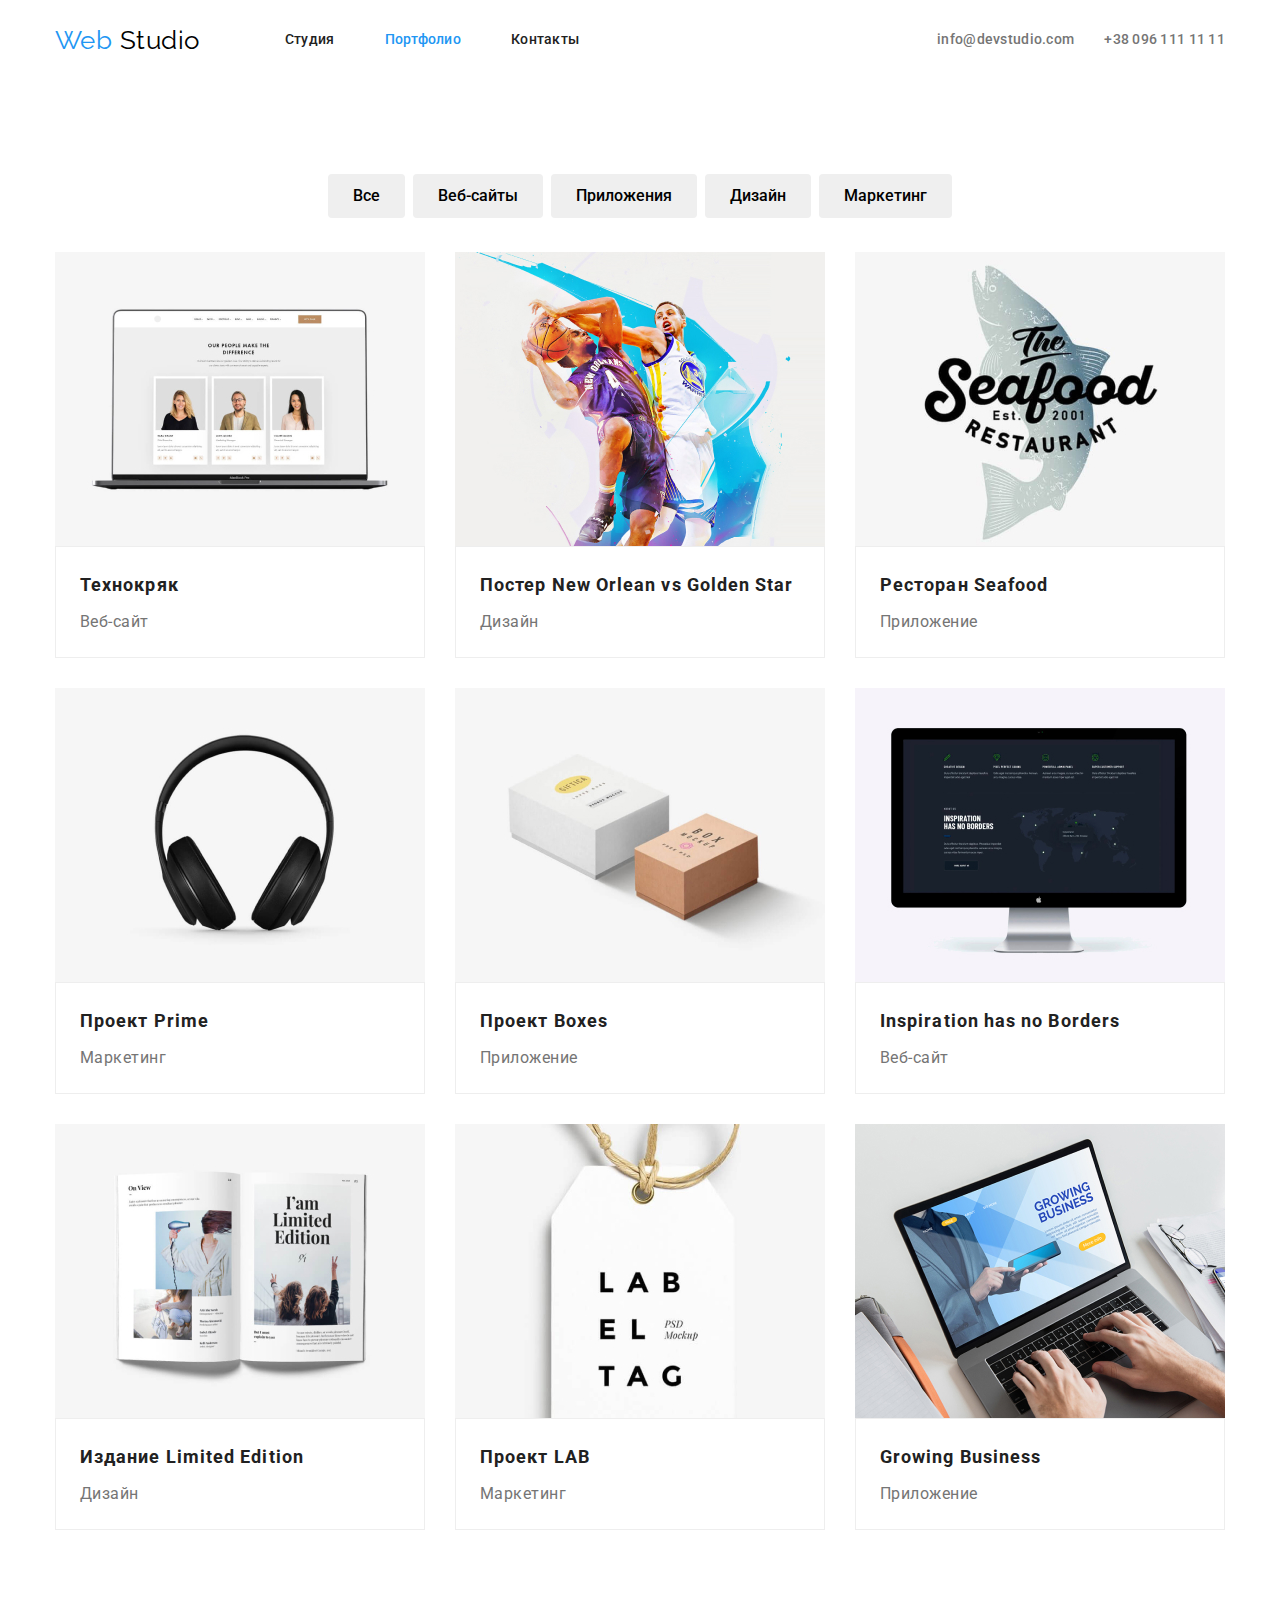
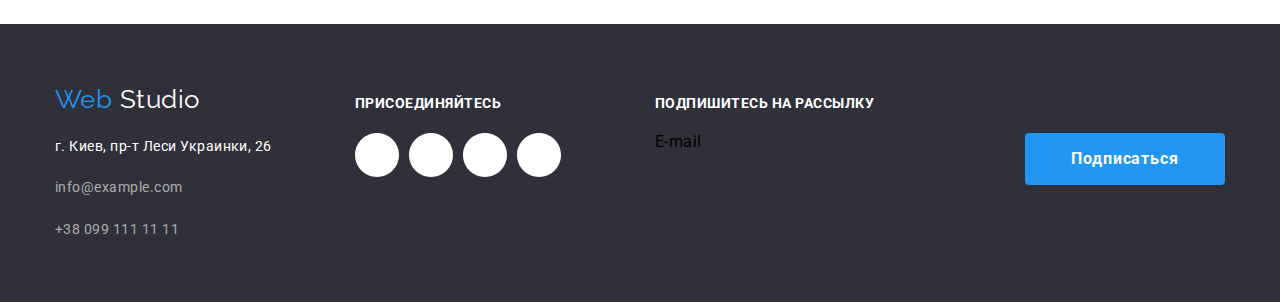
==== portfolio.html @ 7a382fc6 "Скопировала 3 дз" ====
<!DOCTYPE html>
<html lang="ru">
	<head>
		<meta charset="UTF-8" />
		<meta name="viewport" content="width=device-width, initial-scale=1.0" />
		<title>Web Studio</title>
		<link
			href="https://fonts.googleapis.com/css2?family=Raleway:wght@700&family=Roboto:wght@400;500;700;900&display=swap"
			rel="stylesheet"
		/>
		<link rel="stylesheet" href="./css/normalize.css" />
		<link rel="stylesheet" href="./css/style.css" />
	</head>

	<body>
		<!-- Шапка сайта -->
		<header class="page-header">
			<div class="container main-nav">
				<nav class="navigation">
					<a href="./" class="logo">
						<span>Web</span>
						Studio
					</a>

					<ul class="nav list">
						<li class="item">
							<a href="./index.html" class="nav-link">Студия</a>
						</li>
						<li class="item">
							<a href="./portfolio.html" class="nav-link current">Портфолио</a>
						</li>
						<li class="item">
							<a href="#" class="nav-link">Контакты</a>
						</li>
					</ul>
				</nav>

				<ul class="contacts list">
					<li class="item">
						<a href="mailto:info@devstudio.com" class="contacts-link">info@devstudio.com</a>
					</li>
					<li class="item">
						<a href="tel:+380961111111" class="contacts-link">+38 096 111 11 11</a>
					</li>
				</ul>
			</div>
		</header>

		<!-- Основной контент -->
		<main>
			<section>
				<div class="container">
					<h1 class="section-title visually-hidden">Портфолио</h1>

					<div class="filter-container">
						<ul class="list button-galary">
							<li class="button-item"><button type="button" class="filter-button">Все</button></li>
							<li class="button-item"><button type="button" class="filter-button">Веб-сайты</button></li>
							<li class="button-item"><button type="button" class="filter-button">Приложения</button></li>
							<li class="button-item"><button type="button" class="filter-button">Дизайн</button></li>
							<li class="button-item"><button type="button" class="filter-button">Маркетинг</button></li>
						</ul>
					</div>

					<div class="galary-container">
						<ul class="list galary">
							<li class="item-galary">
								<a href="#" class="project-card">
									<img src="./img/portfolio/технокряк.jpg" alt="Пример работы Технокряк" width="370" />

									<div class="project-caption">
										<h2 class="project-title">Технокряк</h2>
										<p class="project-feature">Веб-сайт</p>
										<p class="project-text">
											Технокряк это современная площадка распространения коронавируса. Компании используют эту платформу
											для цифрового шпионажа и атак на защищённые сервера конкурентов.
										</p>
									</div>
								</a>
							</li>
							<li class="item-galary">
								<a href="#" class="project-card">
									<img
										src="./img/portfolio/постер-new-orlean-vs-golden-star.jpg"
										alt="Пример работы Постер New Orlean vs Golden Star"
										width="370"
									/>

									<div class="project-caption">
										<h2 class="project-title">Постер New Orlean vs Golden Star</h2>
										<p class="project-feature">Дизайн</p>
										<p class="project-text">
											Lorem ipsum dolor sit amet consectetur adipisicing elit. Laudantium in nobis sequi odio quo id
											repudiandae sit debitis expedita ea?
										</p>
									</div>
								</a>
							</li>
							<li class="item-galary">
								<a href="#" class="project-card">
									<img src="./img/portfolio/ресторан-seafood.jpg" alt="Пример работы Ресторан Seafood" width="370" />

									<div class="project-caption">
										<h2 class="project-title">Ресторан Seafood</h2>
										<p class="project-feature">Приложение</p>
										<p class="project-text">
											Lorem ipsum dolor sit amet consectetur adipisicing elit. Laboriosam fugit velit est necessitatibus
											consequatur? Voluptate ut ab repellat repellendus reprehenderit?
										</p>
									</div>
								</a>
							</li>
							<li class="item-galary">
								<a href="#" class="project-card">
									<img src="./img/portfolio/проект-prime.jpg" alt="Пример работы Проект Prime" width="370" />

									<div class="project-caption">
										<h2 class="project-title">Проект Prime</h2>
										<p class="project-feature">Маркетинг</p>
										<p class="project-text">
											Lorem ipsum dolor sit amet consectetur adipisicing elit. Laboriosam fugit velit est necessitatibus
											consequatur? Voluptate ut ab repellat repellendus reprehenderit?
										</p>
									</div>
								</a>
							</li>
							<li class="item-galary">
								<a href="#" class="project-card">
									<img src="./img/portfolio/проект-boxes.jpg" alt="Пример работы Проект Boxes" width="370" />

									<div class="project-caption">
										<h2 class="project-title">Проект Boxes</h2>
										<p class="project-feature">Приложение</p>
										<p class="project-text">
											Lorem ipsum dolor sit amet consectetur adipisicing elit. Laboriosam fugit velit est necessitatibus
											consequatur? Voluptate ut ab repellat repellendus reprehenderit?
										</p>
									</div>
								</a>
							</li>
							<li class="item-galary">
								<a href="#" class="project-card">
									<img
										src="./img/portfolio/inspiration-has-no-borders.jpg"
										alt="Пример работы Inspiration has no Borders"
										width="370"
									/>

									<div class="project-caption">
										<h2 class="project-title">Inspiration has no Borders</h2>
										<p class="project-feature">Веб-сайт</p>
										<p class="project-text">
											Lorem ipsum dolor sit amet consectetur adipisicing elit. Laboriosam fugit velit est necessitatibus
											consequatur? Voluptate ut ab repellat repellendus reprehenderit?
										</p>
									</div>
								</a>
							</li>
							<li class="item-galary">
								<a href="#" class="project-card">
									<img
										src="./img/portfolio/издание-limited-edition.jpg"
										alt="Пример работы Издание Limited Edition"
										width="370"
									/>

									<div class="project-caption">
										<h2 class="project-title">Издание Limited Edition</h2>
										<p class="project-feature">Дизайн</p>
										<p class="project-text">
											Lorem ipsum dolor sit amet consectetur adipisicing elit. Laboriosam fugit velit est necessitatibus
											consequatur? Voluptate ut ab repellat repellendus reprehenderit?
										</p>
									</div>
								</a>
							</li>
							<li class="item-galary">
								<a href="#" class="project-card">
									<img src="./img/portfolio/проект-lab.jpg" alt="Пример работы Проект LAB" width="370" />

									<div class="project-caption">
										<h2 class="project-title">Проект LAB</h2>
										<p class="project-feature">Маркетинг</p>
										<p class="project-text">
											Lorem ipsum dolor sit amet consectetur adipisicing elit. Laboriosam fugit velit est necessitatibus
											consequatur? Voluptate ut ab repellat repellendus reprehenderit?
										</p>
									</div>
								</a>
							</li>
							<li class="item-galary">
								<a href="#" class="project-card">
									<img src="./img/portfolio/growing-business.jpg" alt="Пример работы Growing Business" width="370" />

									<div class="project-caption">
										<h2 class="project-title">Growing Business</h2>
										<p class="project-feature">Приложение</p>
										<p class="project-text">
											Lorem ipsum dolor sit amet consectetur adipisicing elit. Laboriosam fugit velit est necessitatibus
											consequatur? Voluptate ut ab repellat repellendus reprehenderit?
										</p>
									</div>
								</a>
							</li>
						</ul>
					</div>
				</div>
			</section>
		</main>

		<!-- Футер -->
		<footer class="footer">
			<div class="container main-footer">
				<div class="footer-box logo-contact">
					<a href="./" class="logo">
						<span>Web</span>
						Studio
					</a>

					<address>
						<ul class="list address">
							<li class="item-address">
								<p class="address">г. Киев, пр-т Леси Украинки, 26</p>
							</li>
							<li class="item-address">
								<a href="mailto:info@example.com" class="address-link">info@example.com</a>
							</li>
							<li class="item-address">
								<a href="tel:+380991111111" class="address-link">+38 099 111 11 11</a>
							</li>
						</ul>
					</address>
				</div>

				<div class="footer-box social">
					<p class="social title">Присоединяйтесь</p>
					<ul class="list social footer">
						<li class="item-social footer">
							<a href="#" target="_blank" rel="noreferrer noopener" aria-label="Instagram" class="team-link">
								<img src="./img/social-links/ellipse.svg" alt="фон" />
							</a>
						</li>
						<li class="item-social footer">
							<a href="#" target="_blank" rel="noreferrer noopener" aria-label="Twitter" class="team-link">
								<img src="./img/social-links/ellipse.svg" alt="фон" />
							</a>
						</li>
						<li class="item-social footer">
							<a href="#" target="_blank" rel="noreferrer noopener" aria-label="Facebook" class="team-link">
								<img src="./img/social-links/ellipse.svg" alt="фон" />
							</a>
						</li>
						<li class="item-social footer">
							<a href="#" target="_blank" rel="noreferrer noopener" aria-label="LinkedIn" class="team-link">
								<img src="./img/social-links/ellipse.svg" alt="фон" />
							</a>
						</li>
					</ul>
				</div>

				<div class="subscription-box">
					<p class="social title">Подпишитесь на рассылку</p>
					<div class="content-box">
						<p class="mail-box">E-mail</p>
						<button type="button" class="button">Подписаться</button>
					</div>
				</div>
			</div>
		</footer>
	</body>
</html>
---- css/style.css ----
:root {
	--basic-text-color: #757575;
	--white-text-color: #ffffff;
	--title-text-color: #212121;
	--accent-color: #2196f3;
	--black-accent-logo-color: #000000;
	--footer-contacts-color: rgba(255, 255, 255, 0.6);
	--basic-background-color: #ffffff;
	--accent-background-color: #f5f4fa;
	--footer-background-color: #2f303a;
}

html {
	box-sizing: border-box;
}

*,
*::before,
*::after {
	box-sizing: inherit;
}

body {
	font-family: "Roboto", sans-serif;
	letter-spacing: 0.03em;

	background-color: var(--basic-background-color);
}

.container {
	/* outline: 2px solid tomato; */
	width: 1200px;
	padding: 0 15px;
	margin-left: auto;
	margin-right: auto;
}

section {
	padding-top: 94px;
	padding-bottom: 94px;
	/* outline: 2px solid tomato; */
}

p {
	margin: 0;
}

img {
	display: block;
}

.logo {
	margin-right: 85px;

	font-family: "Raleway", sans-serif;
	font-size: 26px;
	line-height: 1.19;

	text-decoration: none;

	color: var(--black-accent-logo-color);
}

.logo span {
	color: var(--accent-color);
}

footer .logo {
	color: var(--white-text-color);
}

/* Навигация */
.container.main-nav {
	display: flex;
	align-items: center;
	justify-content: flex-end;
}

.navigation {
	display: flex;
	align-items: center;
	margin-right: auto;
}

.nav,
.contacts {
	font-weight: 500;
	font-size: 14px;
	line-height: 1.14;
	letter-spacing: 0.02em;
}
.list {
	list-style: none;
	padding: 0;
	margin: 0;
}

.nav.list {
	display: flex;
	padding-top: 32px;
	padding-bottom: 32px;
}

.nav.list .item {
	/* outline: 2px solid tomato; */
}

.nav.list .item:not(:last-child) {
	margin-right: 50px;
}

.contacts.list {
	display: flex;
}

.contacts.list .item:not(:last-child) {
	margin-right: 30px;
}

.contacts.list .item {
	/* outline: 2px solid tomato; */
}

.contacts-link,
.nav-link,
.social-link,
.team-link,
.button {
	text-decoration: none;
}

.nav-link {
	color: var(--title-text-color);
}

.nav-link.current {
	color: var(--accent-color);
}

.contacts-link,
.team-link {
	color: var(--basic-text-color);
}

.nav-link:hover,
.nav-link:focus,
.contacts-link:hover,
.contacts-link:focus,
.team-link:hover,
.team-link:focus,
.clients-link:hover,
.social-link:hover,
.social-link:focus {
	color: var(--accent-color);
}

/* Герой */
.hero {
	text-align: center;
	background: var(--footer-background-color);
	/* outline: 2px solid tomato; */
}
section.hero {
	padding: 200px 0;
}
.hero-title {
	margin-top: 0;
	margin-bottom: 30px;
	font-weight: 900;
	font-size: 44px;
	line-height: 1.36;

	letter-spacing: 0.06em;
	text-transform: uppercase;

	color: var(--white-text-color);
}

.button {
	display: inline-block;
	min-width: 200px;
	padding: 10px 32px;
	border-radius: 4px;
	border: 1px solid transparent;

	font-family: inherit;
	font-weight: 700;
	font-size: 16px;
	line-height: 1.87;

	text-align: center;
	letter-spacing: 0.06em;

	color: var(--white-text-color);
	background: var(--accent-color);
}

/* Преимущества */
.section-title.visually-hidden {
	position: absolute !important;
	clip: rect(1px 1px 1px 1px);
	/* IE6, IE7 */
	clip: rect(1px, 1px, 1px, 1px);
	padding: 0 !important;
	border: 0 !important;
	height: 1px !important;
	width: 1px !important;
	overflow: hidden;
}

section.advantages {
	padding-top: 94px;
	padding-bottom: 0;
}

.list.advantages {
	display: flex;
	flex-wrap: wrap;
	align-items: baseline;
}

.advantages-item {
	width: calc((100% - 90px) / 4);
	margin-right: 30px;
}

.advantages-item:nth-child(4n) {
	margin-right: 0;
}

/* .advantages-item:not(:last-child) {
	margin-right: 30px;
} */

.advantages-title {
	margin-top: 30px;
	margin-bottom: 0;

	font-weight: 700;
	font-size: 14px;
	line-height: 1.14;
	text-transform: uppercase;

	color: var(--title-text-color);
}

.advantages-text {
	margin-top: 10px;
	margin-bottom: 0;
	padding: 0;

	font-weight: 400;
	font-size: 14px;
	line-height: 1.71;

	color: var(--basic-text-color);
}

/*  Деятельность */
.section-title {
	margin-top: 0;
	margin-bottom: 50px;

	font-weight: 700;
	font-size: 36px;
	line-height: 1.17;
	text-align: center;

	color: var(--title-text-color);
}

.list.work {
	display: flex;
	flex-wrap: wrap;
}

.work-item {
	width: calc((100% - 60px) / 3);
	margin-right: 30px;
}

.work-item:nth-child(3n) {
	margin-right: 0;
}

/* .work-item:not(:last-child) {
	margin-right: 30px;
} */

.work-title {
	padding-top: 27px;
	padding-bottom: 27px;
	margin: 0;

	font-weight: 700;
	font-size: 14px;
	line-height: 1.14;
	text-align: center;
	text-transform: uppercase;

	color: var(--white-text-color);
	background: var(--footer-background-color);
}

/* Наша команда */

.section.team {
	background-color: var(--accent-background-color);
}

.list.team {
	display: flex;
	flex-wrap: wrap;
}

.team-item {
	width: calc((100% - 90px) / 4);
	margin-right: 30px;

	background: var(--basic-background-color);
	border-radius: 0px 0px 4px 4px;
	box-shadow: 0px 2px 1px rgba(0, 0, 0, 0.2), 0px 1px 1px rgba(0, 0, 0, 0.14), 0px 1px 3px rgba(0, 0, 0, 0.12);
}

.team-item:nth-child(4n) {
	margin-right: 0;
}

/* .team-item:not(:last-child) {
	margin-right: 30px;
} */

div.box-team {
	/* outline: 2px solid tomato; */
	display: block;
	padding-top: 30px;
	padding-bottom: 24px;
	padding-right: 32px;
	padding-left: 32px;
}

.team-name {
	margin-top: 0px;
	margin-bottom: 10px;

	font-weight: 500;
	font-size: 16px;
	line-height: 1.19;

	text-align: center;

	color: var(--title-text-color);
}

.team-specialty {
	margin-top: 0;
	margin-bottom: 16px;

	font-weight: 400;
	font-size: 16px;
	line-height: 1.19;

	text-align: center;

	color: var(--basic-text-color);
}

.list.social {
	display: flex;
	justify-content: space-around;
}

/* Временный фон для карточек соц сетей */
.list.social {
	background-color: var(--footer-background-color);
}

.item-social:not(:last-child) {
	margin-right: 10px;
}

/* Постоянные клиенты */

.list.clients {
	display: flex;
	flex-wrap: wrap;
}

.clients-item {
	width: calc((100% - 150px) / 6);
	margin-right: 30px;
}

.clients-item:nth-child(6n) {
	margin-right: 0;
}

/* .clients-item:not(:last-child) {
	margin-right: 30px;
} */

/* Страница Портфолио */
.list.button-galary {
	display: flex;
	justify-content: center;
}

.button-item:not(:last-child) {
	margin-right: 8px;
}

.filter-container {
	margin-bottom: 34px;
	/* outline: 2px solid tomato; */
}

.filter-button {
	display: block;
	padding: 6px 22px;
	border-radius: 4px;
	border: solid transparent;

	font-family: inherit;
	font-weight: 500;
	font-size: 16px;
	line-height: 1.62;

	text-align: center;

	color: var(--title-text-colo);
}

.filter-button:hover,
.filter-button:focus {
	color: var(--white-text-color);
	background: var(--accent-color);
}
/* Галлерея Портфолио */

.list.galary {
	/* outline: 2px solid tomato; */
	display: flex;
	flex-wrap: wrap;
}

.item-galary {
	/* outline: 2px solid tomato; */
	/* width: 370px;
	margin-right: 30px;
	margin-bottom: 30px; */
	width: calc((100% - 60px) / 3);
	margin-right: 30px;
	margin-bottom: 30px;
}

.item-galary:nth-child(3n) {
	margin-right: 0px;
}

.item-galary:nth-last-child(-n + 3) {
	margin-bottom: 0;
}

/* .item-galary:nth-child(3n) {
	margin-right: 0px;
}

.item-galary:nth-last-child(-n + 3) {
	margin-bottom: 0;
} */

.project-card {
	text-decoration: none;
}

div.project-caption {
	/* outline: 2px solid tomato; */
	padding: 20px 24px;
	border: 1px solid #eeeeee;
}

.project-title {
	margin-top: 0;
	margin-bottom: 4px;

	font-weight: 700;
	font-size: 18px;
	line-height: 2;
	letter-spacing: 0.06em;

	color: var(--title-text-color);
}

.project-feature {
	margin: 0;

	font-weight: 400;
	font-size: 16px;
	line-height: 1.87;

	color: var(--basic-text-color);
}

.project-text {
	display: none;
	margin: 0;

	font-weight: 400;
	font-size: 18px;
	line-height: 1.56;

	color: var(--title-text-color);
}

/* Футер */

.footer {
	background: var(--footer-background-color);
	/* outline: 2px solid tomato; */
}

.main-footer {
	display: flex;
	align-items: baseline;

	padding-top: 60px;
	padding-bottom: 60px;
}

.list.address {
	margin-top: 20px;
}

.item-address:not(:last-child) {
	margin-bottom: 9px;
}

div.footer-box {
	/* outline: 2px solid tomato; */
	width: 270px;
	margin-right: 30px;
}

div.subscription-box {
	/* outline: 2px solid tomato; */
	width: 570px;
}

.content-box {
	display: flex;
	justify-content: space-between;
}
.address {
	font-style: normal;
	font-weight: 400;
	font-size: 14px;
	line-height: 1.71;

	color: var(--white-text-color);
}

.address-link {
	margin-top: 9px;
	margin-bottom: 0;

	display: inline-block;
	font-style: normal;
	font-weight: 400;
	font-size: 14px;
	line-height: 1.71;

	text-decoration: none;

	color: rgba(255, 255, 255, 0.6);
}

.social.title {
	margin-bottom: 20px;
}

.social {
	margin: 0;

	font-weight: 700;
	font-size: 14px;
	line-height: 1.43;
	text-transform: uppercase;

	color: var(--white-text-color);
}

.social-link {
	color: var(--white-text-color);
}

.list.social.footer {
	width: 206px;
	margin-right: auto;
}
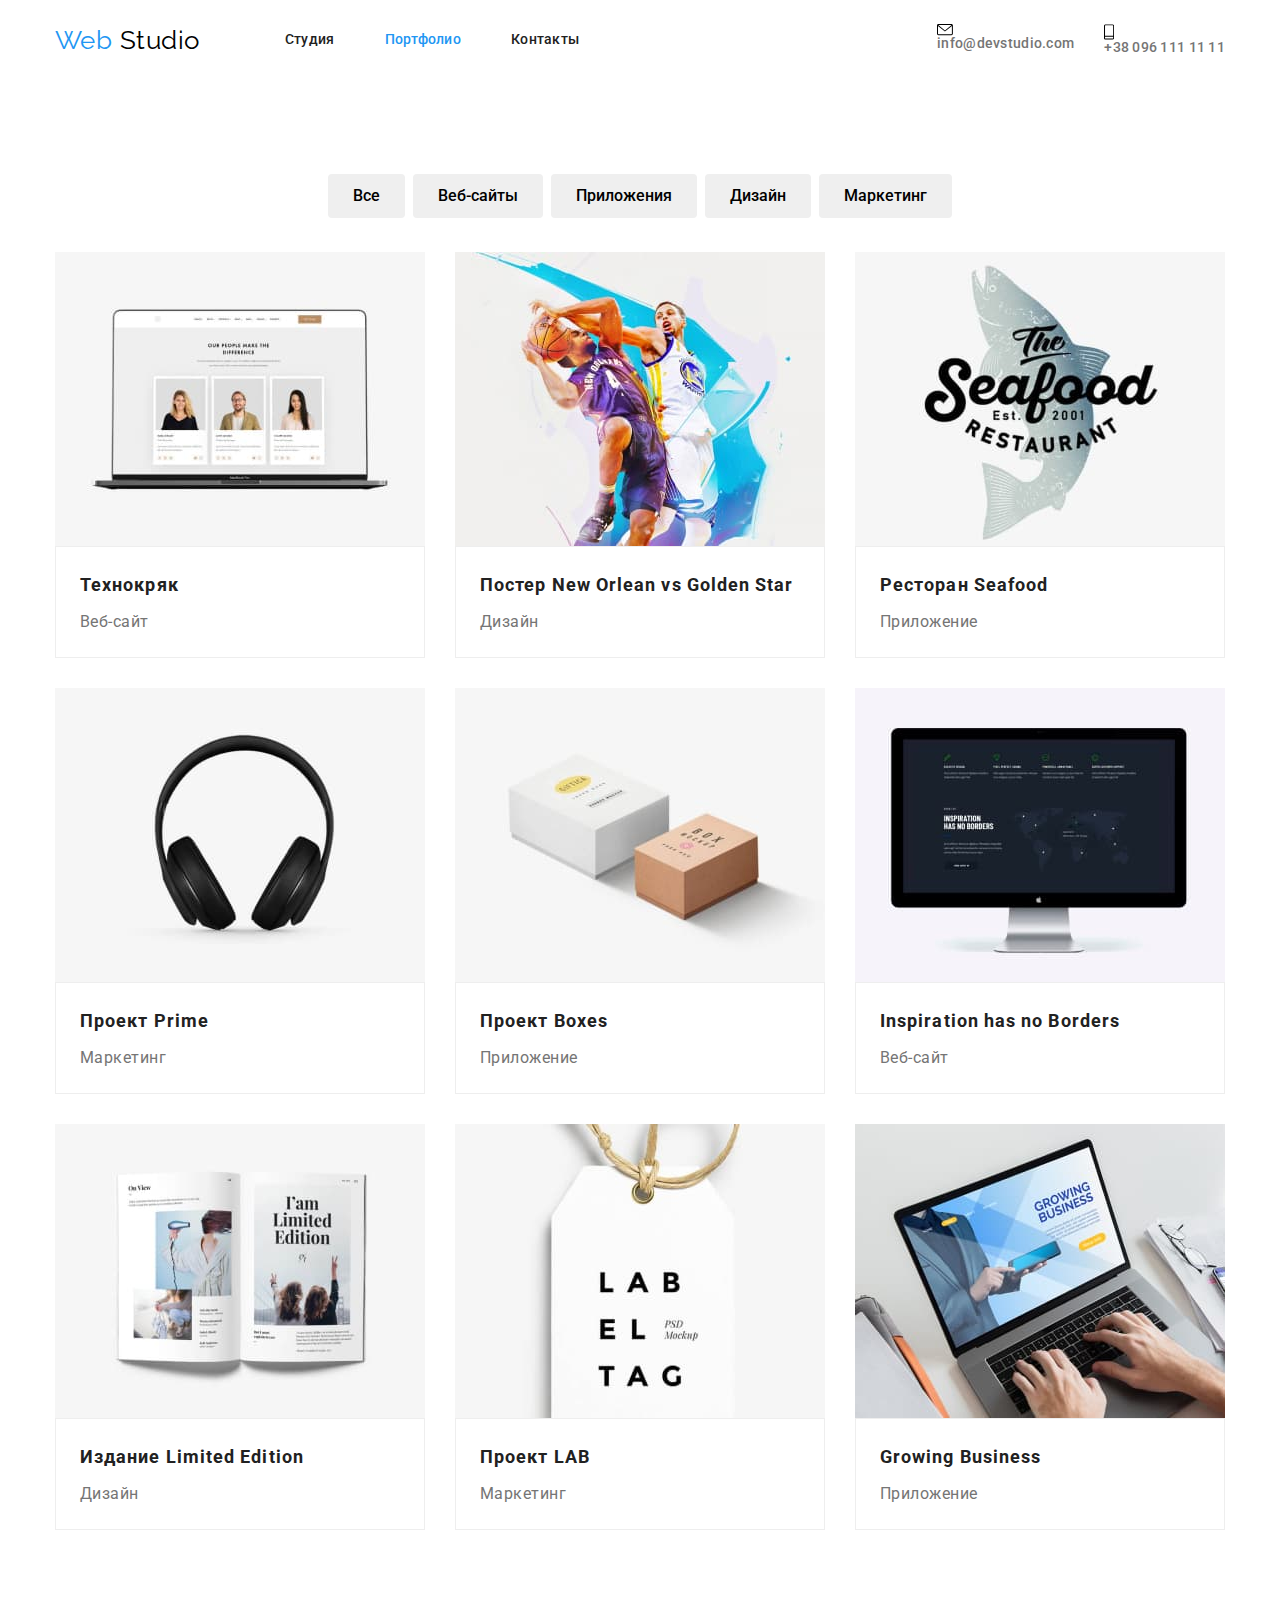
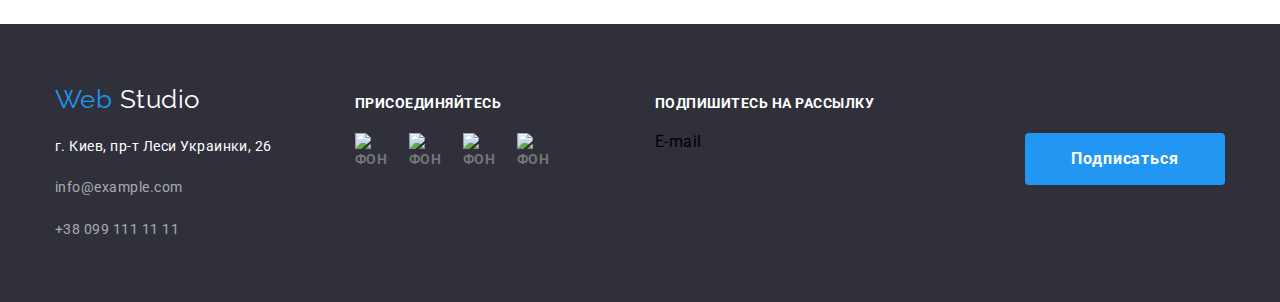
==== commit 1f3d10da: "Заменила иконки клиентов" ====
--- a/portfolio.html
+++ b/portfolio.html
@@ -1,271 +1,355 @@
 <!DOCTYPE html>
 <html lang="ru">
-	<head>
-		<meta charset="UTF-8" />
-		<meta name="viewport" content="width=device-width, initial-scale=1.0" />
-		<title>Web Studio</title>
-		<link
-			href="https://fonts.googleapis.com/css2?family=Raleway:wght@700&family=Roboto:wght@400;500;700;900&display=swap"
-			rel="stylesheet"
-		/>
-		<link rel="stylesheet" href="./css/normalize.css" />
-		<link rel="stylesheet" href="./css/style.css" />
-	</head>
-
-	<body>
-		<!-- Шапка сайта -->
-		<header class="page-header">
-			<div class="container main-nav">
-				<nav class="navigation">
-					<a href="./" class="logo">
-						<span>Web</span>
-						Studio
-					</a>
-
-					<ul class="nav list">
-						<li class="item">
-							<a href="./index.html" class="nav-link">Студия</a>
-						</li>
-						<li class="item">
-							<a href="./portfolio.html" class="nav-link current">Портфолио</a>
-						</li>
-						<li class="item">
-							<a href="#" class="nav-link">Контакты</a>
-						</li>
-					</ul>
-				</nav>
-
-				<ul class="contacts list">
-					<li class="item">
-						<a href="mailto:info@devstudio.com" class="contacts-link">info@devstudio.com</a>
-					</li>
-					<li class="item">
-						<a href="tel:+380961111111" class="contacts-link">+38 096 111 11 11</a>
-					</li>
-				</ul>
-			</div>
-		</header>
-
-		<!-- Основной контент -->
-		<main>
-			<section>
-				<div class="container">
-					<h1 class="section-title visually-hidden">Портфолио</h1>
-
-					<div class="filter-container">
-						<ul class="list button-galary">
-							<li class="button-item"><button type="button" class="filter-button">Все</button></li>
-							<li class="button-item"><button type="button" class="filter-button">Веб-сайты</button></li>
-							<li class="button-item"><button type="button" class="filter-button">Приложения</button></li>
-							<li class="button-item"><button type="button" class="filter-button">Дизайн</button></li>
-							<li class="button-item"><button type="button" class="filter-button">Маркетинг</button></li>
-						</ul>
-					</div>
-
-					<div class="galary-container">
-						<ul class="list galary">
-							<li class="item-galary">
-								<a href="#" class="project-card">
-									<img src="./img/portfolio/технокряк.jpg" alt="Пример работы Технокряк" width="370" />
-
-									<div class="project-caption">
-										<h2 class="project-title">Технокряк</h2>
-										<p class="project-feature">Веб-сайт</p>
-										<p class="project-text">
-											Технокряк это современная площадка распространения коронавируса. Компании используют эту платформу
-											для цифрового шпионажа и атак на защищённые сервера конкурентов.
-										</p>
-									</div>
-								</a>
-							</li>
-							<li class="item-galary">
-								<a href="#" class="project-card">
-									<img
-										src="./img/portfolio/постер-new-orlean-vs-golden-star.jpg"
-										alt="Пример работы Постер New Orlean vs Golden Star"
-										width="370"
-									/>
-
-									<div class="project-caption">
-										<h2 class="project-title">Постер New Orlean vs Golden Star</h2>
-										<p class="project-feature">Дизайн</p>
-										<p class="project-text">
-											Lorem ipsum dolor sit amet consectetur adipisicing elit. Laudantium in nobis sequi odio quo id
-											repudiandae sit debitis expedita ea?
-										</p>
-									</div>
-								</a>
-							</li>
-							<li class="item-galary">
-								<a href="#" class="project-card">
-									<img src="./img/portfolio/ресторан-seafood.jpg" alt="Пример работы Ресторан Seafood" width="370" />
-
-									<div class="project-caption">
-										<h2 class="project-title">Ресторан Seafood</h2>
-										<p class="project-feature">Приложение</p>
-										<p class="project-text">
-											Lorem ipsum dolor sit amet consectetur adipisicing elit. Laboriosam fugit velit est necessitatibus
-											consequatur? Voluptate ut ab repellat repellendus reprehenderit?
-										</p>
-									</div>
-								</a>
-							</li>
-							<li class="item-galary">
-								<a href="#" class="project-card">
-									<img src="./img/portfolio/проект-prime.jpg" alt="Пример работы Проект Prime" width="370" />
-
-									<div class="project-caption">
-										<h2 class="project-title">Проект Prime</h2>
-										<p class="project-feature">Маркетинг</p>
-										<p class="project-text">
-											Lorem ipsum dolor sit amet consectetur adipisicing elit. Laboriosam fugit velit est necessitatibus
-											consequatur? Voluptate ut ab repellat repellendus reprehenderit?
-										</p>
-									</div>
-								</a>
-							</li>
-							<li class="item-galary">
-								<a href="#" class="project-card">
-									<img src="./img/portfolio/проект-boxes.jpg" alt="Пример работы Проект Boxes" width="370" />
-
-									<div class="project-caption">
-										<h2 class="project-title">Проект Boxes</h2>
-										<p class="project-feature">Приложение</p>
-										<p class="project-text">
-											Lorem ipsum dolor sit amet consectetur adipisicing elit. Laboriosam fugit velit est necessitatibus
-											consequatur? Voluptate ut ab repellat repellendus reprehenderit?
-										</p>
-									</div>
-								</a>
-							</li>
-							<li class="item-galary">
-								<a href="#" class="project-card">
-									<img
-										src="./img/portfolio/inspiration-has-no-borders.jpg"
-										alt="Пример работы Inspiration has no Borders"
-										width="370"
-									/>
-
-									<div class="project-caption">
-										<h2 class="project-title">Inspiration has no Borders</h2>
-										<p class="project-feature">Веб-сайт</p>
-										<p class="project-text">
-											Lorem ipsum dolor sit amet consectetur adipisicing elit. Laboriosam fugit velit est necessitatibus
-											consequatur? Voluptate ut ab repellat repellendus reprehenderit?
-										</p>
-									</div>
-								</a>
-							</li>
-							<li class="item-galary">
-								<a href="#" class="project-card">
-									<img
-										src="./img/portfolio/издание-limited-edition.jpg"
-										alt="Пример работы Издание Limited Edition"
-										width="370"
-									/>
-
-									<div class="project-caption">
-										<h2 class="project-title">Издание Limited Edition</h2>
-										<p class="project-feature">Дизайн</p>
-										<p class="project-text">
-											Lorem ipsum dolor sit amet consectetur adipisicing elit. Laboriosam fugit velit est necessitatibus
-											consequatur? Voluptate ut ab repellat repellendus reprehenderit?
-										</p>
-									</div>
-								</a>
-							</li>
-							<li class="item-galary">
-								<a href="#" class="project-card">
-									<img src="./img/portfolio/проект-lab.jpg" alt="Пример работы Проект LAB" width="370" />
-
-									<div class="project-caption">
-										<h2 class="project-title">Проект LAB</h2>
-										<p class="project-feature">Маркетинг</p>
-										<p class="project-text">
-											Lorem ipsum dolor sit amet consectetur adipisicing elit. Laboriosam fugit velit est necessitatibus
-											consequatur? Voluptate ut ab repellat repellendus reprehenderit?
-										</p>
-									</div>
-								</a>
-							</li>
-							<li class="item-galary">
-								<a href="#" class="project-card">
-									<img src="./img/portfolio/growing-business.jpg" alt="Пример работы Growing Business" width="370" />
-
-									<div class="project-caption">
-										<h2 class="project-title">Growing Business</h2>
-										<p class="project-feature">Приложение</p>
-										<p class="project-text">
-											Lorem ipsum dolor sit amet consectetur adipisicing elit. Laboriosam fugit velit est necessitatibus
-											consequatur? Voluptate ut ab repellat repellendus reprehenderit?
-										</p>
-									</div>
-								</a>
-							</li>
-						</ul>
-					</div>
-				</div>
-			</section>
-		</main>
-
-		<!-- Футер -->
-		<footer class="footer">
-			<div class="container main-footer">
-				<div class="footer-box logo-contact">
-					<a href="./" class="logo">
-						<span>Web</span>
-						Studio
-					</a>
-
-					<address>
-						<ul class="list address">
-							<li class="item-address">
-								<p class="address">г. Киев, пр-т Леси Украинки, 26</p>
-							</li>
-							<li class="item-address">
-								<a href="mailto:info@example.com" class="address-link">info@example.com</a>
-							</li>
-							<li class="item-address">
-								<a href="tel:+380991111111" class="address-link">+38 099 111 11 11</a>
-							</li>
-						</ul>
-					</address>
-				</div>
-
-				<div class="footer-box social">
-					<p class="social title">Присоединяйтесь</p>
-					<ul class="list social footer">
-						<li class="item-social footer">
-							<a href="#" target="_blank" rel="noreferrer noopener" aria-label="Instagram" class="team-link">
-								<img src="./img/social-links/ellipse.svg" alt="фон" />
-							</a>
-						</li>
-						<li class="item-social footer">
-							<a href="#" target="_blank" rel="noreferrer noopener" aria-label="Twitter" class="team-link">
-								<img src="./img/social-links/ellipse.svg" alt="фон" />
-							</a>
-						</li>
-						<li class="item-social footer">
-							<a href="#" target="_blank" rel="noreferrer noopener" aria-label="Facebook" class="team-link">
-								<img src="./img/social-links/ellipse.svg" alt="фон" />
-							</a>
-						</li>
-						<li class="item-social footer">
-							<a href="#" target="_blank" rel="noreferrer noopener" aria-label="LinkedIn" class="team-link">
-								<img src="./img/social-links/ellipse.svg" alt="фон" />
-							</a>
-						</li>
-					</ul>
-				</div>
-
-				<div class="subscription-box">
-					<p class="social title">Подпишитесь на рассылку</p>
-					<div class="content-box">
-						<p class="mail-box">E-mail</p>
-						<button type="button" class="button">Подписаться</button>
-					</div>
-				</div>
-			</div>
-		</footer>
-	</body>
+  <head>
+    <meta charset="UTF-8" />
+    <meta name="viewport" content="width=device-width, initial-scale=1.0" />
+    <title>Web Studio</title>
+    <link
+      href="https://fonts.googleapis.com/css2?family=Raleway:wght@700&family=Roboto:wght@400;500;700;900&display=swap"
+      rel="stylesheet"
+    />
+    <link rel="stylesheet" href="./css/normalize.css" />
+    <link rel="stylesheet" href="./css/style.css" />
+  </head>
+
+  <body>
+    <!-- Шапка сайта -->
+    <header class="page-header">
+      <div class="container main-nav">
+        <nav class="navigation">
+          <a href="./" class="logo">
+            <span>Web</span>
+            Studio
+          </a>
+
+          <ul class="nav list">
+            <li class="item">
+              <a href="./index.html" class="nav-link">Студия</a>
+            </li>
+            <li class="item">
+              <a href="./portfolio.html" class="nav-link current">Портфолио</a>
+            </li>
+            <li class="item">
+              <a href="#" class="nav-link">Контакты</a>
+            </li>
+          </ul>
+        </nav>
+
+        <ul class="contacts list">
+          <li class="item">
+            <a href="mailto:info@devstudio.com" class="contacts-link">
+              <svg class="contacts list icon-contacts" width="16" height="12">
+                <use href="./img/svg/sprite.svg#icon-envelope"></use>
+              </svg>
+              info@devstudio.com
+            </a>
+          </li>
+          <li class="item">
+            <a href="tel:+380961111111" class="contacts-link">
+              <svg class="contacts list icon-contacts" width="10" height="16">
+                <use href="./img/svg/sprite.svg#icon-tel"></use>
+              </svg>
+              +38 096 111 11 11
+            </a>
+          </li>
+        </ul>
+      </div>
+    </header>
+
+    <!-- Основной контент -->
+    <main>
+      <section>
+        <div class="container">
+          <h1 class="section-title visually-hidden">Портфолио</h1>
+
+          <div class="filter-container">
+            <ul class="list button-galary">
+              <li class="button-item">
+                <button type="button" class="filter-button">Все</button>
+              </li>
+              <li class="button-item">
+                <button type="button" class="filter-button">Веб-сайты</button>
+              </li>
+              <li class="button-item">
+                <button type="button" class="filter-button">Приложения</button>
+              </li>
+              <li class="button-item">
+                <button type="button" class="filter-button">Дизайн</button>
+              </li>
+              <li class="button-item">
+                <button type="button" class="filter-button">Маркетинг</button>
+              </li>
+            </ul>
+          </div>
+
+          <div class="galary-container">
+            <ul class="list galary">
+              <li class="item-galary">
+                <a href="#" class="project-card">
+                  <img
+                    src="./img/portfolio/технокряк.jpg"
+                    alt="Пример работы Технокряк"
+                    width="370"
+                  />
+
+                  <div class="project-caption">
+                    <h2 class="project-title">Технокряк</h2>
+                    <p class="project-feature">Веб-сайт</p>
+                    <p class="project-text">
+                      Технокряк это современная площадка распространения
+                      коронавируса. Компании используют эту платформу для
+                      цифрового шпионажа и атак на защищённые сервера
+                      конкурентов.
+                    </p>
+                  </div>
+                </a>
+              </li>
+              <li class="item-galary">
+                <a href="#" class="project-card">
+                  <img
+                    src="./img/portfolio/постер-new-orlean-vs-golden-star.jpg"
+                    alt="Пример работы Постер New Orlean vs Golden Star"
+                    width="370"
+                  />
+
+                  <div class="project-caption">
+                    <h2 class="project-title">
+                      Постер New Orlean vs Golden Star
+                    </h2>
+                    <p class="project-feature">Дизайн</p>
+                    <p class="project-text">
+                      Lorem ipsum dolor sit amet consectetur adipisicing elit.
+                      Laudantium in nobis sequi odio quo id repudiandae sit
+                      debitis expedita ea?
+                    </p>
+                  </div>
+                </a>
+              </li>
+              <li class="item-galary">
+                <a href="#" class="project-card">
+                  <img
+                    src="./img/portfolio/ресторан-seafood.jpg"
+                    alt="Пример работы Ресторан Seafood"
+                    width="370"
+                  />
+
+                  <div class="project-caption">
+                    <h2 class="project-title">Ресторан Seafood</h2>
+                    <p class="project-feature">Приложение</p>
+                    <p class="project-text">
+                      Lorem ipsum dolor sit amet consectetur adipisicing elit.
+                      Laboriosam fugit velit est necessitatibus consequatur?
+                      Voluptate ut ab repellat repellendus reprehenderit?
+                    </p>
+                  </div>
+                </a>
+              </li>
+              <li class="item-galary">
+                <a href="#" class="project-card">
+                  <img
+                    src="./img/portfolio/проект-prime.jpg"
+                    alt="Пример работы Проект Prime"
+                    width="370"
+                  />
+
+                  <div class="project-caption">
+                    <h2 class="project-title">Проект Prime</h2>
+                    <p class="project-feature">Маркетинг</p>
+                    <p class="project-text">
+                      Lorem ipsum dolor sit amet consectetur adipisicing elit.
+                      Laboriosam fugit velit est necessitatibus consequatur?
+                      Voluptate ut ab repellat repellendus reprehenderit?
+                    </p>
+                  </div>
+                </a>
+              </li>
+              <li class="item-galary">
+                <a href="#" class="project-card">
+                  <img
+                    src="./img/portfolio/проект-boxes.jpg"
+                    alt="Пример работы Проект Boxes"
+                    width="370"
+                  />
+
+                  <div class="project-caption">
+                    <h2 class="project-title">Проект Boxes</h2>
+                    <p class="project-feature">Приложение</p>
+                    <p class="project-text">
+                      Lorem ipsum dolor sit amet consectetur adipisicing elit.
+                      Laboriosam fugit velit est necessitatibus consequatur?
+                      Voluptate ut ab repellat repellendus reprehenderit?
+                    </p>
+                  </div>
+                </a>
+              </li>
+              <li class="item-galary">
+                <a href="#" class="project-card">
+                  <img
+                    src="./img/portfolio/inspiration-has-no-borders.jpg"
+                    alt="Пример работы Inspiration has no Borders"
+                    width="370"
+                  />
+
+                  <div class="project-caption">
+                    <h2 class="project-title">Inspiration has no Borders</h2>
+                    <p class="project-feature">Веб-сайт</p>
+                    <p class="project-text">
+                      Lorem ipsum dolor sit amet consectetur adipisicing elit.
+                      Laboriosam fugit velit est necessitatibus consequatur?
+                      Voluptate ut ab repellat repellendus reprehenderit?
+                    </p>
+                  </div>
+                </a>
+              </li>
+              <li class="item-galary">
+                <a href="#" class="project-card">
+                  <img
+                    src="./img/portfolio/издание-limited-edition.jpg"
+                    alt="Пример работы Издание Limited Edition"
+                    width="370"
+                  />
+
+                  <div class="project-caption">
+                    <h2 class="project-title">Издание Limited Edition</h2>
+                    <p class="project-feature">Дизайн</p>
+                    <p class="project-text">
+                      Lorem ipsum dolor sit amet consectetur adipisicing elit.
+                      Laboriosam fugit velit est necessitatibus consequatur?
+                      Voluptate ut ab repellat repellendus reprehenderit?
+                    </p>
+                  </div>
+                </a>
+              </li>
+              <li class="item-galary">
+                <a href="#" class="project-card">
+                  <img
+                    src="./img/portfolio/проект-lab.jpg"
+                    alt="Пример работы Проект LAB"
+                    width="370"
+                  />
+
+                  <div class="project-caption">
+                    <h2 class="project-title">Проект LAB</h2>
+                    <p class="project-feature">Маркетинг</p>
+                    <p class="project-text">
+                      Lorem ipsum dolor sit amet consectetur adipisicing elit.
+                      Laboriosam fugit velit est necessitatibus consequatur?
+                      Voluptate ut ab repellat repellendus reprehenderit?
+                    </p>
+                  </div>
+                </a>
+              </li>
+              <li class="item-galary">
+                <a href="#" class="project-card">
+                  <img
+                    src="./img/portfolio/growing-business.jpg"
+                    alt="Пример работы Growing Business"
+                    width="370"
+                  />
+
+                  <div class="project-caption">
+                    <h2 class="project-title">Growing Business</h2>
+                    <p class="project-feature">Приложение</p>
+                    <p class="project-text">
+                      Lorem ipsum dolor sit amet consectetur adipisicing elit.
+                      Laboriosam fugit velit est necessitatibus consequatur?
+                      Voluptate ut ab repellat repellendus reprehenderit?
+                    </p>
+                  </div>
+                </a>
+              </li>
+            </ul>
+          </div>
+        </div>
+      </section>
+    </main>
+
+    <!-- Футер -->
+    <footer class="footer">
+      <div class="container main-footer">
+        <div class="footer-box logo-contact">
+          <a href="./" class="logo">
+            <span>Web</span>
+            Studio
+          </a>
+
+          <address>
+            <ul class="list address">
+              <li class="item-address">
+                <p class="address">г. Киев, пр-т Леси Украинки, 26</p>
+              </li>
+              <li class="item-address">
+                <a href="mailto:info@example.com" class="address-link"
+                  >info@example.com</a
+                >
+              </li>
+              <li class="item-address">
+                <a href="tel:+380991111111" class="address-link"
+                  >+38 099 111 11 11</a
+                >
+              </li>
+            </ul>
+          </address>
+        </div>
+
+        <div class="footer-box social">
+          <p class="social title">Присоединяйтесь</p>
+          <ul class="list social footer">
+            <li class="item-social footer">
+              <a
+                href="#"
+                target="_blank"
+                rel="noreferrer noopener"
+                aria-label="Instagram"
+                class="team-link"
+              >
+                <img src="./img/social-links/ellipse.svg" alt="фон" />
+              </a>
+            </li>
+            <li class="item-social footer">
+              <a
+                href="#"
+                target="_blank"
+                rel="noreferrer noopener"
+                aria-label="Twitter"
+                class="team-link"
+              >
+                <img src="./img/social-links/ellipse.svg" alt="фон" />
+              </a>
+            </li>
+            <li class="item-social footer">
+              <a
+                href="#"
+                target="_blank"
+                rel="noreferrer noopener"
+                aria-label="Facebook"
+                class="team-link"
+              >
+                <img src="./img/social-links/ellipse.svg" alt="фон" />
+              </a>
+            </li>
+            <li class="item-social footer">
+              <a
+                href="#"
+                target="_blank"
+                rel="noreferrer noopener"
+                aria-label="LinkedIn"
+                class="team-link"
+              >
+                <img src="./img/social-links/ellipse.svg" alt="фон" />
+              </a>
+            </li>
+          </ul>
+        </div>
+
+        <div class="subscription-box">
+          <p class="social title">Подпишитесь на рассылку</p>
+          <div class="content-box">
+            <p class="mail-box">E-mail</p>
+            <button type="button" class="button">Подписаться</button>
+          </div>
+        </div>
+      </div>
+    </footer>
+  </body>
 </html>
--- a/css/style.css
+++ b/css/style.css
@@ -1,124 +1,125 @@
 :root {
-	--basic-text-color: #757575;
-	--white-text-color: #ffffff;
-	--title-text-color: #212121;
-	--accent-color: #2196f3;
-	--black-accent-logo-color: #000000;
-	--footer-contacts-color: rgba(255, 255, 255, 0.6);
-	--basic-background-color: #ffffff;
-	--accent-background-color: #f5f4fa;
-	--footer-background-color: #2f303a;
+  --basic-text-color: #757575;
+  --white-text-color: #ffffff;
+  --title-text-color: #212121;
+  --accent-color: #2196f3;
+  --black-accent-logo-color: #000000;
+  --footer-contacts-color: rgba(255, 255, 255, 0.6);
+  --basic-background-color: #ffffff;
+  --accent-background-color: #f5f4fa;
+  --footer-background-color: #2f303a;
+  --hero-background-color: rgba(47, 48, 58, 0.8);
 }
 
 html {
-	box-sizing: border-box;
+  box-sizing: border-box;
 }
 
 *,
 *::before,
 *::after {
-	box-sizing: inherit;
+  box-sizing: inherit;
 }
 
 body {
-	font-family: "Roboto", sans-serif;
-	letter-spacing: 0.03em;
-
-	background-color: var(--basic-background-color);
+  font-family: 'Roboto', sans-serif;
+  letter-spacing: 0.03em;
+
+  background-color: var(--basic-background-color);
 }
 
 .container {
-	/* outline: 2px solid tomato; */
-	width: 1200px;
-	padding: 0 15px;
-	margin-left: auto;
-	margin-right: auto;
+  /* outline: 2px solid tomato; */
+  width: 1200px;
+  padding: 0 15px;
+  margin-left: auto;
+  margin-right: auto;
 }
 
 section {
-	padding-top: 94px;
-	padding-bottom: 94px;
-	/* outline: 2px solid tomato; */
+  padding-top: 94px;
+  padding-bottom: 94px;
+  /* outline: 2px solid tomato; */
 }
 
 p {
-	margin: 0;
+  margin: 0;
 }
 
 img {
-	display: block;
+  display: block;
 }
 
 .logo {
-	margin-right: 85px;
-
-	font-family: "Raleway", sans-serif;
-	font-size: 26px;
-	line-height: 1.19;
-
-	text-decoration: none;
-
-	color: var(--black-accent-logo-color);
+  margin-right: 85px;
+
+  font-family: 'Raleway', sans-serif;
+  font-size: 26px;
+  line-height: 1.19;
+
+  text-decoration: none;
+
+  color: var(--black-accent-logo-color);
 }
 
 .logo span {
-	color: var(--accent-color);
+  color: var(--accent-color);
 }
 
 footer .logo {
-	color: var(--white-text-color);
+  color: var(--white-text-color);
 }
 
 /* Навигация */
 .container.main-nav {
-	display: flex;
-	align-items: center;
-	justify-content: flex-end;
+  display: flex;
+  align-items: center;
+  justify-content: flex-end;
 }
 
 .navigation {
-	display: flex;
-	align-items: center;
-	margin-right: auto;
+  display: flex;
+  align-items: center;
+  margin-right: auto;
 }
 
 .nav,
 .contacts {
-	font-weight: 500;
-	font-size: 14px;
-	line-height: 1.14;
-	letter-spacing: 0.02em;
+  font-weight: 500;
+  font-size: 14px;
+  line-height: 1.14;
+  letter-spacing: 0.02em;
 }
 .list {
-	list-style: none;
-	padding: 0;
-	margin: 0;
+  list-style: none;
+  padding: 0;
+  margin: 0;
 }
 
 .nav.list {
-	display: flex;
-	padding-top: 32px;
-	padding-bottom: 32px;
+  display: flex;
+  padding-top: 32px;
+  padding-bottom: 32px;
 }
 
 .nav.list .item {
-	/* outline: 2px solid tomato; */
+  /* outline: 2px solid tomato; */
 }
 
 .nav.list .item:not(:last-child) {
-	margin-right: 50px;
+  margin-right: 50px;
 }
 
 .contacts.list {
-	display: flex;
+  display: flex;
 }
 
 .contacts.list .item:not(:last-child) {
-	margin-right: 30px;
+  margin-right: 30px;
 }
 
 .contacts.list .item {
-	/* outline: 2px solid tomato; */
+  /* outline: 2px solid tomato; */
 }
 
 .contacts-link,
@@ -126,20 +127,20 @@
 .social-link,
 .team-link,
 .button {
-	text-decoration: none;
+  text-decoration: none;
 }
 
 .nav-link {
-	color: var(--title-text-color);
+  color: var(--title-text-color);
 }
 
 .nav-link.current {
-	color: var(--accent-color);
+  color: var(--accent-color);
 }
 
 .contacts-link,
 .team-link {
-	color: var(--basic-text-color);
+  color: var(--basic-text-color);
 }
 
 .nav-link:hover,
@@ -151,81 +152,100 @@
 .clients-link:hover,
 .social-link:hover,
 .social-link:focus {
-	color: var(--accent-color);
+  color: var(--accent-color);
 }
 
 /* Герой */
+
+.overlay {
+  display: block;
+  max-width: 1600px;
+  height: 600px;
+  margin-left: auto;
+  margin-right: auto;
+  padding: 0;
+
+  background-image: linear-gradient(
+      to bottom,
+      var(--hero-background-color),
+      var(--hero-background-color)
+    ),
+    url('../img/header.jpg');
+
+  background-color: black;
+  background-repeat: no-repeat;
+  background-size: cover;
+  background-position: center;
+}
+
 .hero {
-	text-align: center;
-	background: var(--footer-background-color);
-	/* outline: 2px solid tomato; */
-}
-section.hero {
-	padding: 200px 0;
+  padding-top: 200px;
+  padding-bottom: 200px;
+  text-align: center;
 }
 .hero-title {
-	margin-top: 0;
-	margin-bottom: 30px;
-	font-weight: 900;
-	font-size: 44px;
-	line-height: 1.36;
-
-	letter-spacing: 0.06em;
-	text-transform: uppercase;
-
-	color: var(--white-text-color);
+  margin-top: 0;
+  margin-bottom: 30px;
+  font-weight: 900;
+  font-size: 44px;
+  line-height: 1.36;
+
+  letter-spacing: 0.06em;
+  text-transform: uppercase;
+
+  color: var(--white-text-color);
 }
 
 .button {
-	display: inline-block;
-	min-width: 200px;
-	padding: 10px 32px;
-	border-radius: 4px;
-	border: 1px solid transparent;
-
-	font-family: inherit;
-	font-weight: 700;
-	font-size: 16px;
-	line-height: 1.87;
-
-	text-align: center;
-	letter-spacing: 0.06em;
-
-	color: var(--white-text-color);
-	background: var(--accent-color);
+  display: inline-block;
+  min-width: 200px;
+  padding: 10px 32px;
+  border-radius: 4px;
+  border: 1px solid transparent;
+
+  font-family: inherit;
+  font-weight: 700;
+  font-size: 16px;
+  line-height: 1.87;
+
+  text-align: center;
+  letter-spacing: 0.06em;
+
+  color: var(--white-text-color);
+  background: var(--accent-color);
 }
 
 /* Преимущества */
 .section-title.visually-hidden {
-	position: absolute !important;
-	clip: rect(1px 1px 1px 1px);
-	/* IE6, IE7 */
-	clip: rect(1px, 1px, 1px, 1px);
-	padding: 0 !important;
-	border: 0 !important;
-	height: 1px !important;
-	width: 1px !important;
-	overflow: hidden;
+  position: absolute !important;
+  clip: rect(1px 1px 1px 1px);
+  /* IE6, IE7 */
+  clip: rect(1px, 1px, 1px, 1px);
+  padding: 0 !important;
+  border: 0 !important;
+  height: 1px !important;
+  width: 1px !important;
+  overflow: hidden;
 }
 
 section.advantages {
-	padding-top: 94px;
-	padding-bottom: 0;
+  padding-top: 94px;
+  padding-bottom: 0;
 }
 
 .list.advantages {
-	display: flex;
-	flex-wrap: wrap;
-	align-items: baseline;
+  display: flex;
+  flex-wrap: wrap;
+  align-items: baseline;
 }
 
 .advantages-item {
-	width: calc((100% - 90px) / 4);
-	margin-right: 30px;
+  width: calc((100% - 90px) / 4);
+  margin-right: 30px;
 }
 
 .advantages-item:nth-child(4n) {
-	margin-right: 0;
+  margin-right: 0;
 }
 
 /* .advantages-item:not(:last-child) {
@@ -233,54 +253,54 @@
 } */
 
 .advantages-title {
-	margin-top: 30px;
-	margin-bottom: 0;
-
-	font-weight: 700;
-	font-size: 14px;
-	line-height: 1.14;
-	text-transform: uppercase;
-
-	color: var(--title-text-color);
+  margin-top: 30px;
+  margin-bottom: 0;
+
+  font-weight: 700;
+  font-size: 14px;
+  line-height: 1.14;
+  text-transform: uppercase;
+
+  color: var(--title-text-color);
 }
 
 .advantages-text {
-	margin-top: 10px;
-	margin-bottom: 0;
-	padding: 0;
-
-	font-weight: 400;
-	font-size: 14px;
-	line-height: 1.71;
-
-	color: var(--basic-text-color);
+  margin-top: 10px;
+  margin-bottom: 0;
+  padding: 0;
+
+  font-weight: 400;
+  font-size: 14px;
+  line-height: 1.71;
+
+  color: var(--basic-text-color);
 }
 
 /*  Деятельность */
 .section-title {
-	margin-top: 0;
-	margin-bottom: 50px;
-
-	font-weight: 700;
-	font-size: 36px;
-	line-height: 1.17;
-	text-align: center;
-
-	color: var(--title-text-color);
+  margin-top: 0;
+  margin-bottom: 50px;
+
+  font-weight: 700;
+  font-size: 36px;
+  line-height: 1.17;
+  text-align: center;
+
+  color: var(--title-text-color);
 }
 
 .list.work {
-	display: flex;
-	flex-wrap: wrap;
+  display: flex;
+  flex-wrap: wrap;
 }
 
 .work-item {
-	width: calc((100% - 60px) / 3);
-	margin-right: 30px;
+  width: calc((100% - 60px) / 3);
+  margin-right: 30px;
 }
 
 .work-item:nth-child(3n) {
-	margin-right: 0;
+  margin-right: 0;
 }
 
 /* .work-item:not(:last-child) {
@@ -288,42 +308,43 @@
 } */
 
 .work-title {
-	padding-top: 27px;
-	padding-bottom: 27px;
-	margin: 0;
-
-	font-weight: 700;
-	font-size: 14px;
-	line-height: 1.14;
-	text-align: center;
-	text-transform: uppercase;
-
-	color: var(--white-text-color);
-	background: var(--footer-background-color);
+  padding-top: 27px;
+  padding-bottom: 27px;
+  margin: 0;
+
+  font-weight: 700;
+  font-size: 14px;
+  line-height: 1.14;
+  text-align: center;
+  text-transform: uppercase;
+
+  color: var(--white-text-color);
+  background: var(--footer-background-color);
 }
 
 /* Наша команда */
 
 .section.team {
-	background-color: var(--accent-background-color);
+  background-color: var(--accent-background-color);
 }
 
 .list.team {
-	display: flex;
-	flex-wrap: wrap;
+  display: flex;
+  flex-wrap: wrap;
 }
 
 .team-item {
-	width: calc((100% - 90px) / 4);
-	margin-right: 30px;
-
-	background: var(--basic-background-color);
-	border-radius: 0px 0px 4px 4px;
-	box-shadow: 0px 2px 1px rgba(0, 0, 0, 0.2), 0px 1px 1px rgba(0, 0, 0, 0.14), 0px 1px 3px rgba(0, 0, 0, 0.12);
+  width: calc((100% - 90px) / 4);
+  margin-right: 30px;
+
+  background: var(--basic-background-color);
+  border-radius: 0px 0px 4px 4px;
+  box-shadow: 0px 2px 1px rgba(0, 0, 0, 0.2), 0px 1px 1px rgba(0, 0, 0, 0.14),
+    0px 1px 3px rgba(0, 0, 0, 0.12);
 }
 
 .team-item:nth-child(4n) {
-	margin-right: 0;
+  margin-right: 0;
 }
 
 /* .team-item:not(:last-child) {
@@ -331,68 +352,68 @@
 } */
 
 div.box-team {
-	/* outline: 2px solid tomato; */
-	display: block;
-	padding-top: 30px;
-	padding-bottom: 24px;
-	padding-right: 32px;
-	padding-left: 32px;
+  /* outline: 2px solid tomato; */
+  display: block;
+  padding-top: 30px;
+  padding-bottom: 24px;
+  padding-right: 32px;
+  padding-left: 32px;
 }
 
 .team-name {
-	margin-top: 0px;
-	margin-bottom: 10px;
-
-	font-weight: 500;
-	font-size: 16px;
-	line-height: 1.19;
-
-	text-align: center;
-
-	color: var(--title-text-color);
+  margin-top: 0px;
+  margin-bottom: 10px;
+
+  font-weight: 500;
+  font-size: 16px;
+  line-height: 1.19;
+
+  text-align: center;
+
+  color: var(--title-text-color);
 }
 
 .team-specialty {
-	margin-top: 0;
-	margin-bottom: 16px;
-
-	font-weight: 400;
-	font-size: 16px;
-	line-height: 1.19;
-
-	text-align: center;
-
-	color: var(--basic-text-color);
+  margin-top: 0;
+  margin-bottom: 16px;
+
+  font-weight: 400;
+  font-size: 16px;
+  line-height: 1.19;
+
+  text-align: center;
+
+  color: var(--basic-text-color);
 }
 
 .list.social {
-	display: flex;
-	justify-content: space-around;
+  display: flex;
+  justify-content: space-around;
 }
 
 /* Временный фон для карточек соц сетей */
 .list.social {
-	background-color: var(--footer-background-color);
+  background-color: var(--footer-background-color);
 }
 
 .item-social:not(:last-child) {
-	margin-right: 10px;
+  margin-right: 10px;
 }
 
 /* Постоянные клиенты */
 
 .list.clients {
-	display: flex;
-	flex-wrap: wrap;
+  display: flex;
+  flex-wrap: wrap;
 }
 
 .clients-item {
-	width: calc((100% - 150px) / 6);
-	margin-right: 30px;
+  width: calc((100% - 150px) / 6);
+  margin-right: 30px;
 }
 
 .clients-item:nth-child(6n) {
-	margin-right: 0;
+  margin-right: 0;
 }
 
 /* .clients-item:not(:last-child) {
@@ -401,64 +422,64 @@
 
 /* Страница Портфолио */
 .list.button-galary {
-	display: flex;
-	justify-content: center;
+  display: flex;
+  justify-content: center;
 }
 
 .button-item:not(:last-child) {
-	margin-right: 8px;
+  margin-right: 8px;
 }
 
 .filter-container {
-	margin-bottom: 34px;
-	/* outline: 2px solid tomato; */
+  margin-bottom: 34px;
+  /* outline: 2px solid tomato; */
 }
 
 .filter-button {
-	display: block;
-	padding: 6px 22px;
-	border-radius: 4px;
-	border: solid transparent;
-
-	font-family: inherit;
-	font-weight: 500;
-	font-size: 16px;
-	line-height: 1.62;
-
-	text-align: center;
-
-	color: var(--title-text-colo);
+  display: block;
+  padding: 6px 22px;
+  border-radius: 4px;
+  border: solid transparent;
+
+  font-family: inherit;
+  font-weight: 500;
+  font-size: 16px;
+  line-height: 1.62;
+
+  text-align: center;
+
+  color: var(--title-text-colo);
 }
 
 .filter-button:hover,
 .filter-button:focus {
-	color: var(--white-text-color);
-	background: var(--accent-color);
+  color: var(--white-text-color);
+  background: var(--accent-color);
 }
 /* Галлерея Портфолио */
 
 .list.galary {
-	/* outline: 2px solid tomato; */
-	display: flex;
-	flex-wrap: wrap;
+  /* outline: 2px solid tomato; */
+  display: flex;
+  flex-wrap: wrap;
 }
 
 .item-galary {
-	/* outline: 2px solid tomato; */
-	/* width: 370px;
+  /* outline: 2px solid tomato; */
+  /* width: 370px;
 	margin-right: 30px;
 	margin-bottom: 30px; */
-	width: calc((100% - 60px) / 3);
-	margin-right: 30px;
-	margin-bottom: 30px;
+  width: calc((100% - 60px) / 3);
+  margin-right: 30px;
+  margin-bottom: 30px;
 }
 
 .item-galary:nth-child(3n) {
-	margin-right: 0px;
+  margin-right: 0px;
 }
 
 .item-galary:nth-last-child(-n + 3) {
-	margin-bottom: 0;
+  margin-bottom: 0;
 }
 
 /* .item-galary:nth-child(3n) {
@@ -470,130 +491,130 @@
 } */
 
 .project-card {
-	text-decoration: none;
+  text-decoration: none;
 }
 
 div.project-caption {
-	/* outline: 2px solid tomato; */
-	padding: 20px 24px;
-	border: 1px solid #eeeeee;
+  /* outline: 2px solid tomato; */
+  padding: 20px 24px;
+  border: 1px solid #eeeeee;
 }
 
 .project-title {
-	margin-top: 0;
-	margin-bottom: 4px;
-
-	font-weight: 700;
-	font-size: 18px;
-	line-height: 2;
-	letter-spacing: 0.06em;
-
-	color: var(--title-text-color);
+  margin-top: 0;
+  margin-bottom: 4px;
+
+  font-weight: 700;
+  font-size: 18px;
+  line-height: 2;
+  letter-spacing: 0.06em;
+
+  color: var(--title-text-color);
 }
 
 .project-feature {
-	margin: 0;
-
-	font-weight: 400;
-	font-size: 16px;
-	line-height: 1.87;
-
-	color: var(--basic-text-color);
+  margin: 0;
+
+  font-weight: 400;
+  font-size: 16px;
+  line-height: 1.87;
+
+  color: var(--basic-text-color);
 }
 
 .project-text {
-	display: none;
-	margin: 0;
-
-	font-weight: 400;
-	font-size: 18px;
-	line-height: 1.56;
-
-	color: var(--title-text-color);
+  display: none;
+  margin: 0;
+
+  font-weight: 400;
+  font-size: 18px;
+  line-height: 1.56;
+
+  color: var(--title-text-color);
 }
 
 /* Футер */
 
 .footer {
-	background: var(--footer-background-color);
-	/* outline: 2px solid tomato; */
+  background: var(--footer-background-color);
+  /* outline: 2px solid tomato; */
 }
 
 .main-footer {
-	display: flex;
-	align-items: baseline;
-
-	padding-top: 60px;
-	padding-bottom: 60px;
+  display: flex;
+  align-items: baseline;
+
+  padding-top: 60px;
+  padding-bottom: 60px;
 }
 
 .list.address {
-	margin-top: 20px;
+  margin-top: 20px;
 }
 
 .item-address:not(:last-child) {
-	margin-bottom: 9px;
+  margin-bottom: 9px;
 }
 
 div.footer-box {
-	/* outline: 2px solid tomato; */
-	width: 270px;
-	margin-right: 30px;
+  /* outline: 2px solid tomato; */
+  width: 270px;
+  margin-right: 30px;
 }
 
 div.subscription-box {
-	/* outline: 2px solid tomato; */
-	width: 570px;
+  /* outline: 2px solid tomato; */
+  width: 570px;
 }
 
 .content-box {
-	display: flex;
-	justify-content: space-between;
+  display: flex;
+  justify-content: space-between;
 }
 .address {
-	font-style: normal;
-	font-weight: 400;
-	font-size: 14px;
-	line-height: 1.71;
-
-	color: var(--white-text-color);
+  font-style: normal;
+  font-weight: 400;
+  font-size: 14px;
+  line-height: 1.71;
+
+  color: var(--white-text-color);
 }
 
 .address-link {
-	margin-top: 9px;
-	margin-bottom: 0;
-
-	display: inline-block;
-	font-style: normal;
-	font-weight: 400;
-	font-size: 14px;
-	line-height: 1.71;
-
-	text-decoration: none;
-
-	color: rgba(255, 255, 255, 0.6);
+  margin-top: 9px;
+  margin-bottom: 0;
+
+  display: inline-block;
+  font-style: normal;
+  font-weight: 400;
+  font-size: 14px;
+  line-height: 1.71;
+
+  text-decoration: none;
+
+  color: rgba(255, 255, 255, 0.6);
 }
 
 .social.title {
-	margin-bottom: 20px;
+  margin-bottom: 20px;
 }
 
 .social {
-	margin: 0;
-
-	font-weight: 700;
-	font-size: 14px;
-	line-height: 1.43;
-	text-transform: uppercase;
-
-	color: var(--white-text-color);
+  margin: 0;
+
+  font-weight: 700;
+  font-size: 14px;
+  line-height: 1.43;
+  text-transform: uppercase;
+
+  color: var(--white-text-color);
 }
 
 .social-link {
-	color: var(--white-text-color);
+  color: var(--white-text-color);
 }
 
 .list.social.footer {
-	width: 206px;
-	margin-right: auto;
-}
+  width: 206px;
+  margin-right: auto;
+}
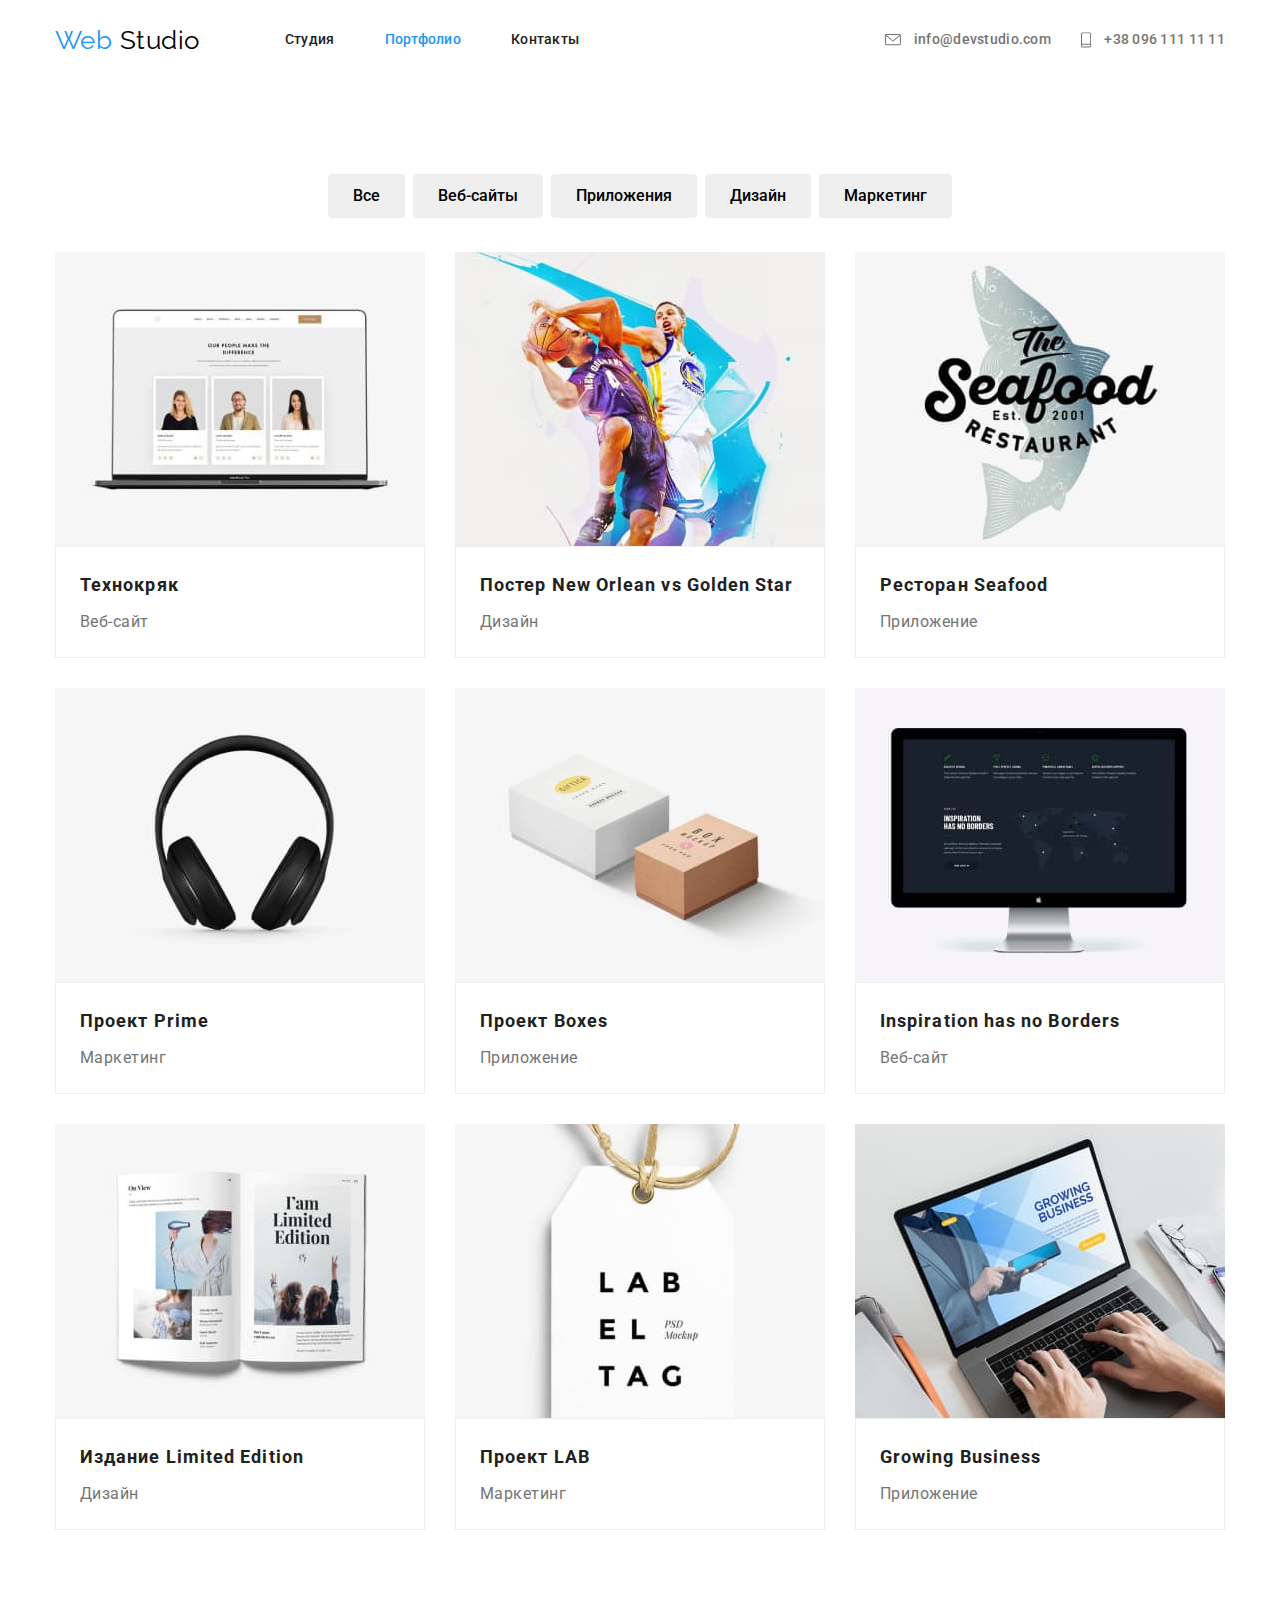
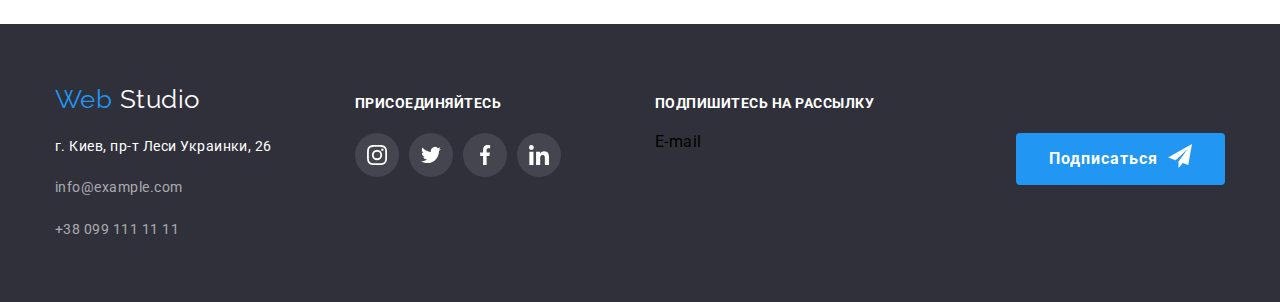
==== commit 041a766b: "Заменила футер в Портфолио" ====
--- a/portfolio.html
+++ b/portfolio.html
@@ -301,9 +301,11 @@
                 target="_blank"
                 rel="noreferrer noopener"
                 aria-label="Instagram"
-                class="team-link"
+                class="team-link footer"
               >
-                <img src="./img/social-links/ellipse.svg" alt="фон" />
+                <svg class="icon-social" width="20" height="20">
+                  <use href="./img/svg/sprite.svg#icon-instagram"></use>
+                </svg>
               </a>
             </li>
             <li class="item-social footer">
@@ -312,9 +314,11 @@
                 target="_blank"
                 rel="noreferrer noopener"
                 aria-label="Twitter"
-                class="team-link"
+                class="team-link footer"
               >
-                <img src="./img/social-links/ellipse.svg" alt="фон" />
+                <svg class="icon-social" width="20" height="20">
+                  <use href="./img/svg/sprite.svg#icon-twitter"></use>
+                </svg>
               </a>
             </li>
             <li class="item-social footer">
@@ -323,9 +327,11 @@
                 target="_blank"
                 rel="noreferrer noopener"
                 aria-label="Facebook"
-                class="team-link"
+                class="team-link footer"
               >
-                <img src="./img/social-links/ellipse.svg" alt="фон" />
+                <svg class="icon-social" width="20" height="20">
+                  <use href="./img/svg/sprite.svg#icon-facebook"></use>
+                </svg>
               </a>
             </li>
             <li class="item-social footer">
@@ -334,9 +340,11 @@
                 target="_blank"
                 rel="noreferrer noopener"
                 aria-label="LinkedIn"
-                class="team-link"
+                class="team-link footer"
               >
-                <img src="./img/social-links/ellipse.svg" alt="фон" />
+                <svg class="icon-social" width="20" height="20">
+                  <use href="./img/svg/sprite.svg#icon-linkedin"></use>
+                </svg>
               </a>
             </li>
           </ul>
@@ -346,7 +354,12 @@
           <p class="social title">Подпишитесь на рассылку</p>
           <div class="content-box">
             <p class="mail-box">E-mail</p>
-            <button type="button" class="button">Подписаться</button>
+            <button type="button" class="button subscription">
+              Подписаться
+              <svg class="icon-subscription" width="24" height="24">
+                <use href="./img/svg/sprite.svg#icon-icon-send"></use>
+              </svg>
+            </button>
           </div>
         </div>
       </div>
--- a/css/style.css
+++ b/css/style.css
@@ -5,10 +5,11 @@
   --accent-color: #2196f3;
   --black-accent-logo-color: #000000;
   --footer-contacts-color: rgba(255, 255, 255, 0.6);
+  --footer-background-social-links: rgba(255, 255, 255, 0.1);
   --basic-background-color: #ffffff;
   --accent-background-color: #f5f4fa;
   --footer-background-color: #2f303a;
-  --hero-background-color: rgba(47, 48, 58, 0.8);
+  --hero-background-color: rgba(47, 48, 58, 0.4);
 }
 
 html {
@@ -73,8 +74,6 @@
 /* Навигация */
 .container.main-nav {
   display: flex;
-  align-items: center;
-  justify-content: flex-end;
 }
 
 .navigation {
@@ -90,6 +89,7 @@
   line-height: 1.14;
   letter-spacing: 0.02em;
 }
+
 .list {
   list-style: none;
   padding: 0;
@@ -111,7 +111,9 @@
 }
 
 .contacts.list {
-  display: flex;
+  display: inline-flex;
+  align-items: center;
+  vertical-align: middle;
 }
 
 .contacts.list .item:not(:last-child) {
@@ -128,6 +130,7 @@
 .team-link,
 .button {
   text-decoration: none;
+  cursor: pointer;
 }
 
 .nav-link {
@@ -138,8 +141,7 @@
   color: var(--accent-color);
 }
 
-.contacts-link,
-.team-link {
+.contacts-link {
   color: var(--basic-text-color);
 }
 
@@ -147,12 +149,15 @@
 .nav-link:focus,
 .contacts-link:hover,
 .contacts-link:focus,
-.team-link:hover,
-.team-link:focus,
 .clients-link:hover,
 .social-link:hover,
 .social-link:focus {
   color: var(--accent-color);
+}
+
+.icon-contacts {
+  margin-right: 10px;
+  fill: currentColor;
 }
 
 /* Герой */
@@ -172,7 +177,7 @@
     ),
     url('../img/header.jpg');
 
-  background-color: black;
+  background-color: #c4c4c4;
   background-repeat: no-repeat;
   background-size: cover;
   background-position: center;
@@ -197,7 +202,7 @@
 }
 
 .button {
-  display: inline-block;
+  display: inline-flex;
   min-width: 200px;
   padding: 10px 32px;
   border-radius: 4px;
@@ -252,6 +257,35 @@
 	margin-right: 30px;
 } */
 
+.advantages-item::before {
+  /* outline: 2px solid red; */
+  display: block;
+  content: '';
+  height: 120px;
+  border-radius: 4px;
+
+  background-size: 70px;
+  background-repeat: no-repeat;
+  background-position: center;
+  background-color: var(--accent-background-color);
+}
+
+.icon-sputnik::before {
+  background-image: url(../img/svg/спутник.svg);
+}
+
+.icon-clock::before {
+  background-image: url(../img/svg/часы.svg);
+}
+
+.icon-monitor::before {
+  background-image: url(../img/svg/монитор.svg);
+}
+
+.icon-cosmonaut::before {
+  background-image: url(../img/svg/космонавт.svg);
+}
+
 .advantages-title {
   margin-top: 30px;
   margin-bottom: 0;
@@ -388,23 +422,37 @@
 
 .list.social {
   display: flex;
-  justify-content: space-around;
-}
-
-/* Временный фон для карточек соц сетей */
-.list.social {
-  background-color: var(--footer-background-color);
+  justify-content: center;
 }
 
 .item-social:not(:last-child) {
   margin-right: 10px;
 }
 
+.team-link {
+  display: inline-flex;
+  justify-content: center;
+  align-items: center;
+  width: 44px;
+  height: 44px;
+  border-radius: 50%;
+  background-color: var(--basic-background-color);
+  fill: #afb1b8;
+}
+
+.team-link:hover,
+.team-link:focus {
+  background-color: var(--accent-color);
+  fill: var(--white-text-color);
+}
+
 /* Постоянные клиенты */
 
 .list.clients {
-  display: flex;
+  display: inline-flex;
   flex-wrap: wrap;
+  justify-content: center;
+  align-items: center;
 }
 
 .clients-item {
@@ -416,9 +464,40 @@
   margin-right: 0;
 }
 
-/* .clients-item:not(:last-child) {
-	margin-right: 30px;
-} */
+.clients-item {
+  display: inline-flex;
+  width: 170px;
+  height: 90px;
+  justify-content: center;
+  align-items: center;
+
+  border: 1px solid #afb1b8;
+  box-sizing: border-box;
+  border-radius: 4px;
+}
+
+.clients-link {
+  display: inline-flex;
+  width: 170px;
+  height: 90px;
+  justify-content: center;
+  align-items: center;
+
+  border: 1px solid #afb1b8;
+  box-sizing: border-box;
+  border-radius: 4px;
+  color: #afb1b8;
+}
+
+.clients-link {
+  fill: currentColor;
+}
+
+.clients-link:hover,
+.clients-link:focus {
+  border-color: var(--accent-color);
+  color: var(--accent-color);
+}
 
 /* Страница Портфолио */
 .list.button-galary {
@@ -618,3 +697,32 @@
   width: 206px;
   margin-right: auto;
 }
+
+.team-link.footer {
+  display: inline-flex;
+  justify-content: center;
+  align-items: center;
+  width: 44px;
+  height: 44px;
+  border-radius: 50%;
+  background-color: var(--footer-background-social-links);
+  fill: var(--white-text-color);
+}
+
+.team-link.team-link.footer:hover,
+.team-link.footer:focus {
+  background-color: var(--accent-color);
+  color: var(--white-text-color);
+}
+
+/* .button.subscription::after {
+  content: '';
+  width: 24px;
+  height: 24px;
+  margin-left: 10px;
+  background-image: url(../img/svg/sprite.svg/#icon-icon-send);
+} */
+
+.icon-subscription {
+  margin-left: 10px;
+}
